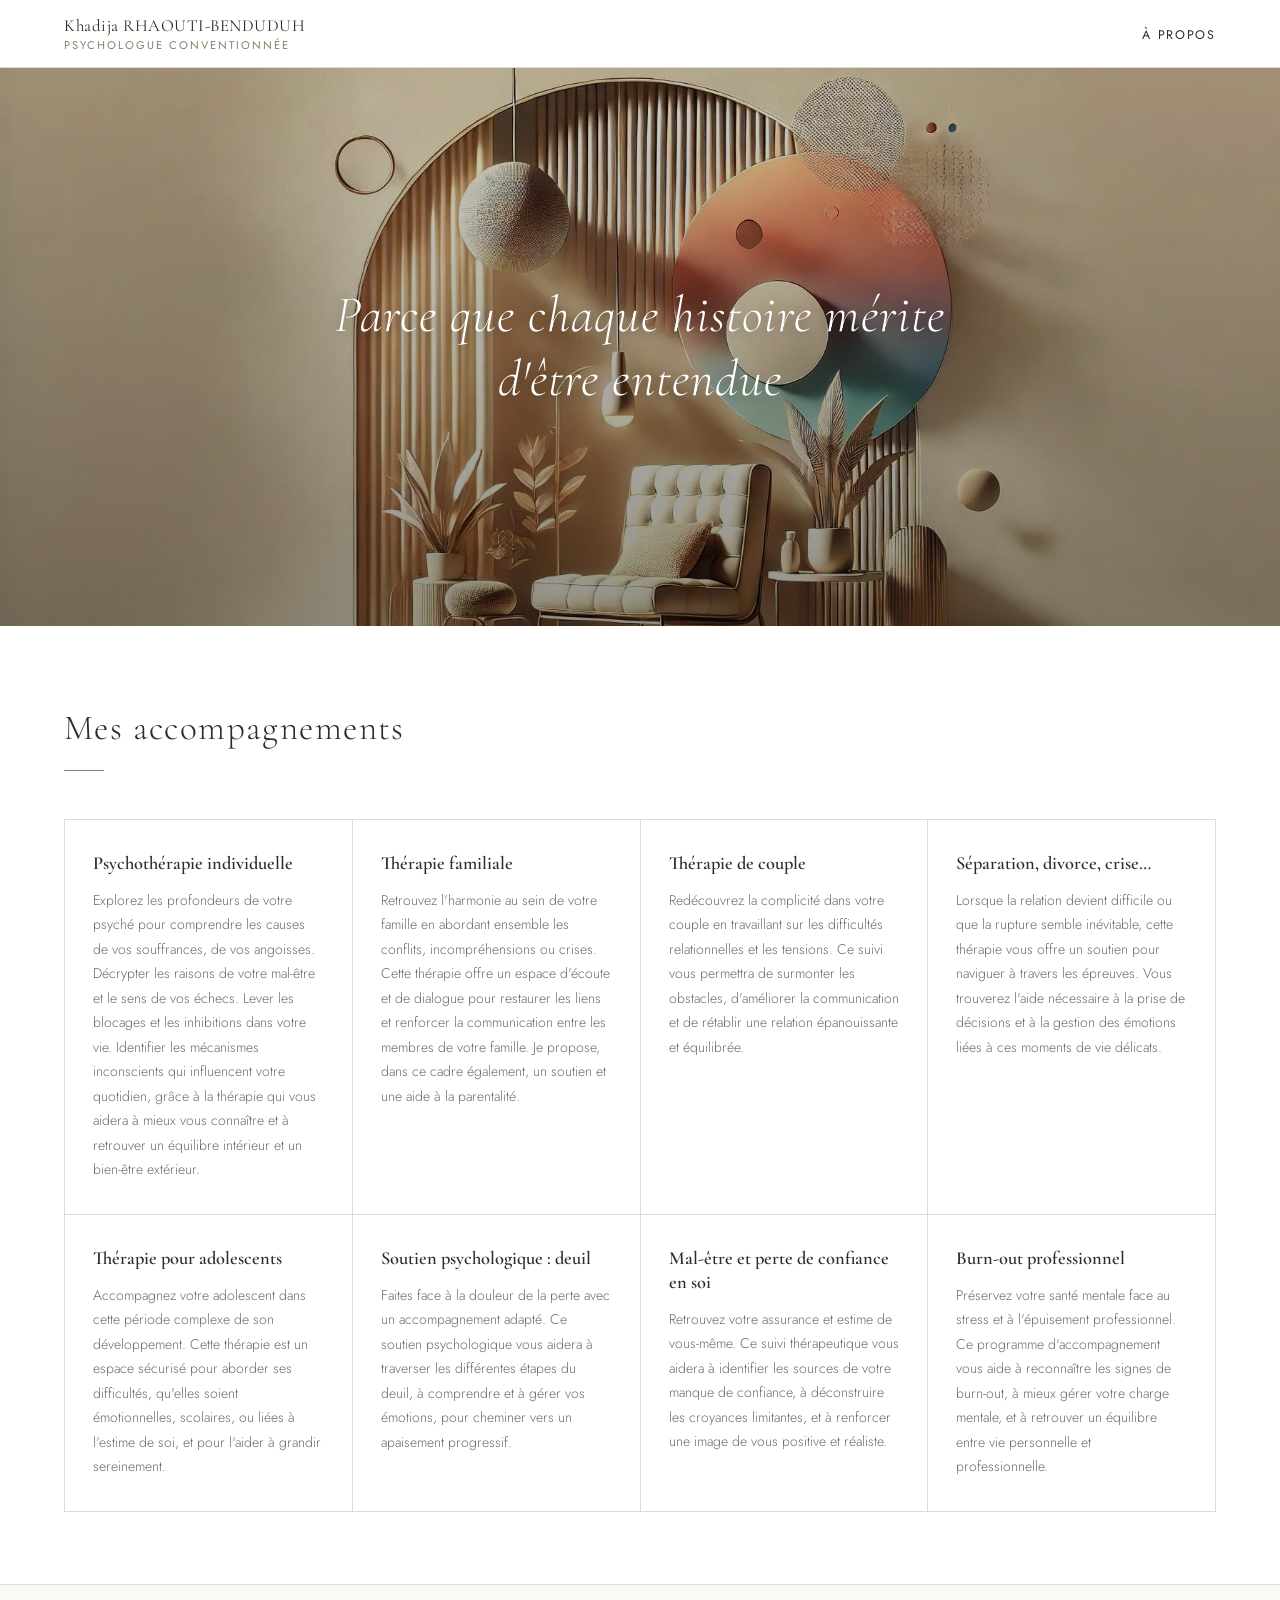
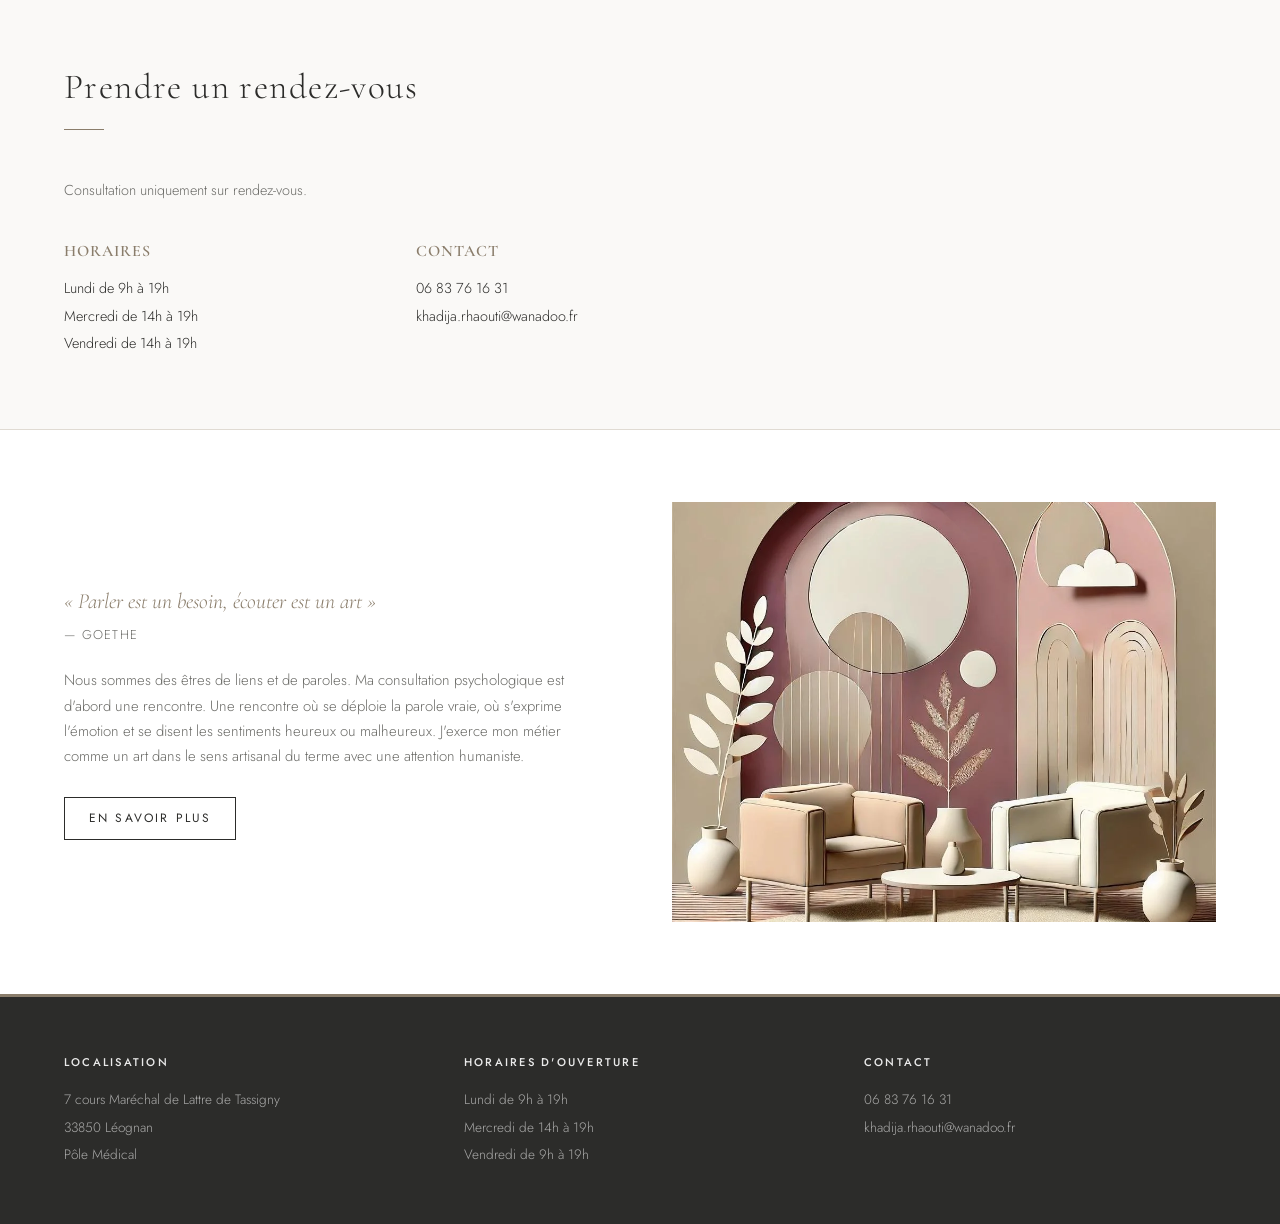
==== index.html @ 67234100 "initial commit" ====
<!DOCTYPE html>
<html lang="fr">
<head>
  <meta charset="UTF-8" />
  <meta name="viewport" content="width=device-width, initial-scale=1.0" />
  <title>Khadija RHAOUTI-BENDUDUH – Psychologue conventionnée</title>
  <meta name="description" content="Psychologue clinicienne à Léognan, Khadija RHAOUTI propose des consultations en cabinet et en ligne. Spécialisée en thérapie, elle accompagne adultes, adolescents et familles pour l'anxiété, la dépression et le burn-out." />
  <meta property="og:title" content="Khadija RHAOUTI-BENDUDUH – Psychologue conventionnée" />
  <meta property="og:description" content="Psychologue clinicienne à Léognan. Consultations en cabinet et en ligne." />
  <meta property="og:url" content="https://www.khadija-rhaouti-psychologue.fr" />
  <meta property="og:type" content="website" />
  <link rel="stylesheet" href="styles.css" />
</head>
<body>

  <!-- ─── Nav ─── -->
  <nav>
    <a href="index.html" class="nav-logo">
      Khadija RHAOUTI-BENDUDUH
      <span>Psychologue conventionnée</span>
    </a>
    <div class="nav-links">
      <a href="a-propos.html">À propos</a>
    </div>
  </nav>

  <!-- ─── Hero ─── -->
  <div class="hero">
    <!-- ⚠️ Remplacer cette URL par l'image hébergée localement (voir README) -->
    <img
      src="images/High_Contrast_Banner_Image_Psychologist_No_Text.webp"
      alt="Cabinet de psychologie"
      loading="eager"
    />
    <div class="hero-overlay">
      <h1>Parce que chaque histoire mérite d'être entendue</h1>
    </div>
  </div>

  <!-- ─── Services ─── -->
  <section class="services">
    <h2 class="section-title">Mes accompagnements</h2>
    <div class="services-grid">

      <div class="service-card">
        <h3>Psychothérapie individuelle</h3>
        <p>Explorez les profondeurs de votre psyché pour comprendre les causes de vos souffrances, de vos angoisses. Décrypter les raisons de votre mal-être et le sens de vos échecs. Lever les blocages et les inhibitions dans votre vie. Identifier les mécanismes inconscients qui influencent votre quotidien, grâce à la thérapie qui vous aidera à mieux vous connaître et à retrouver un équilibre intérieur et un bien-être extérieur.</p>
      </div>

      <div class="service-card">
        <h3>Thérapie familiale</h3>
        <p>Retrouvez l'harmonie au sein de votre famille en abordant ensemble les conflits, incompréhensions ou crises. Cette thérapie offre un espace d'écoute et de dialogue pour restaurer les liens et renforcer la communication entre les membres de votre famille. Je propose, dans ce cadre également, un soutien et une aide à la parentalité.</p>
      </div>

      <div class="service-card">
        <h3>Thérapie de couple</h3>
        <p>Redécouvrez la complicité dans votre couple en travaillant sur les difficultés relationnelles et les tensions. Ce suivi vous permettra de surmonter les obstacles, d'améliorer la communication et de rétablir une relation épanouissante et équilibrée.</p>
      </div>

      <div class="service-card">
        <h3>Séparation, divorce, crise…</h3>
        <p>Lorsque la relation devient difficile ou que la rupture semble inévitable, cette thérapie vous offre un soutien pour naviguer à travers les épreuves. Vous trouverez l'aide nécessaire à la prise de décisions et à la gestion des émotions liées à ces moments de vie délicats.</p>
      </div>

      <div class="service-card">
        <h3>Thérapie pour adolescents</h3>
        <p>Accompagnez votre adolescent dans cette période complexe de son développement. Cette thérapie est un espace sécurisé pour aborder ses difficultés, qu'elles soient émotionnelles, scolaires, ou liées à l'estime de soi, et pour l'aider à grandir sereinement.</p>
      </div>

      <div class="service-card">
        <h3>Soutien psychologique : deuil</h3>
        <p>Faites face à la douleur de la perte avec un accompagnement adapté. Ce soutien psychologique vous aidera à traverser les différentes étapes du deuil, à comprendre et à gérer vos émotions, pour cheminer vers un apaisement progressif.</p>
      </div>

      <div class="service-card">
        <h3>Mal-être et perte de confiance en soi</h3>
        <p>Retrouvez votre assurance et estime de vous-même. Ce suivi thérapeutique vous aidera à identifier les sources de votre manque de confiance, à déconstruire les croyances limitantes, et à renforcer une image de vous positive et réaliste.</p>
      </div>

      <div class="service-card">
        <h3>Burn-out professionnel</h3>
        <p>Préservez votre santé mentale face au stress et à l'épuisement professionnel. Ce programme d'accompagnement vous aide à reconnaître les signes de burn-out, à mieux gérer votre charge mentale, et à retrouver un équilibre entre vie personnelle et professionnelle.</p>
      </div>

    </div>
  </section>

  <!-- ─── Consultations ─── -->
  <section class="consultations">
    <h2 class="section-title">Prendre un rendez-vous</h2>
    <p style="font-size:0.9rem;color:var(--text-light);margin-bottom:36px;">Consultation uniquement sur rendez-vous.</p>
    <div class="consult-grid">
      <div class="consult-block">
        <h3>Horaires</h3>
        <p>
          Lundi de 9h à 19h<br>
          Mercredi de 14h à 19h<br>
          Vendredi de 14h à 19h
        </p>
      </div>
      <div class="consult-block">
        <h3>Contact</h3>
        <p>
          <a href="tel:+33683761631">06 83 76 16 31</a><br>
          <a href="mailto:khadija.rhaouti@wanadoo.fr">khadija.rhaouti@wanadoo.fr</a>
        </p>
      </div>
    </div>
  </section>

  <!-- ─── À propos blurb ─── -->
  <section class="about-blurb">
    <div class="text">
      <blockquote>
        « Parler est un besoin, écouter est un art »
        <cite>— Goethe</cite>
      </blockquote>
      <p>Nous sommes des êtres de liens et de paroles. Ma consultation psychologique est d'abord une rencontre. Une rencontre où se déploie la parole vraie, où s'exprime l'émotion et se disent les sentiments heureux ou malheureux. J'exerce mon métier comme un art dans le sens artisanal du terme avec une attention humaniste.</p>
      <a href="a-propos.html" class="btn">En savoir plus</a>
    </div>
    <div class="image-wrap">
      <!-- ⚠️ Remplacer cette URL par l'image hébergée localement (voir README) -->
      <img
        src="images/Abstract_Consultation_Space_No_Figures.webp"
        alt="Espace de consultation"
        loading="lazy"
      />
    </div>
  </section>

  <!-- ─── Footer ─── -->
  <footer>
    <div>
      <h4>Localisation</h4>
      <p>
        7 cours Maréchal de Lattre de Tassigny<br>
        33850 Léognan<br>
        Pôle Médical
      </p>
    </div>
    <div>
      <h4>Horaires d'ouverture</h4>
      <p>
        Lundi de 9h à 19h<br>
        Mercredi de 14h à 19h<br>
        Vendredi de 9h à 19h
      </p>
    </div>
    <div>
      <h4>Contact</h4>
      <p>
        <a href="tel:+33683761631">06 83 76 16 31</a><br>
        <a href="mailto:khadija.rhaouti@wanadoo.fr">khadija.rhaouti@wanadoo.fr</a>
      </p>
    </div>
  </footer>

</body>
</html>
---- styles.css ----
@import url('https://fonts.googleapis.com/css2?family=Cormorant+Garamond:ital,wght@0,300;0,400;0,600;1,300;1,400&family=Jost:wght@300;400;500&display=swap');

/* ─── Variables ─── */
:root {
  --bg: #faf9f7;
  --text: #2c2c2a;
  --text-light: #6b6b67;
  --accent: #8a7d6b;
  --border: #e0dbd3;
  --white: #ffffff;
  --font-display: 'Cormorant Garamond', Georgia, serif;
  --font-body: 'Jost', sans-serif;
}

/* ─── Reset ─── */
*, *::before, *::after { box-sizing: border-box; margin: 0; padding: 0; }
html { font-size: 16px; scroll-behavior: smooth; }
body {
  background: var(--bg);
  color: var(--text);
  font-family: var(--font-body);
  font-weight: 300;
  line-height: 1.7;
  -webkit-font-smoothing: antialiased;
}
img { display: block; max-width: 100%; }
a { color: inherit; text-decoration: none; }

/* ─── Nav ─── */
nav {
  position: sticky;
  top: 0;
  z-index: 100;
  background: var(--white);
  border-bottom: 1px solid var(--border);
  display: flex;
  align-items: center;
  justify-content: space-between;
  padding: 0 5vw;
  height: 68px;
}
.nav-logo {
  font-family: var(--font-display);
  font-size: 1.05rem;
  font-weight: 400;
  letter-spacing: 0.03em;
  color: var(--text);
  line-height: 1.3;
}
.nav-logo span {
  display: block;
  font-size: 0.7rem;
  font-family: var(--font-body);
  font-weight: 400;
  letter-spacing: 0.18em;
  text-transform: uppercase;
  color: var(--accent);
  margin-top: 1px;
}
.nav-links a {
  font-size: 0.78rem;
  letter-spacing: 0.14em;
  text-transform: uppercase;
  font-weight: 400;
  color: var(--text);
  border-bottom: 1px solid transparent;
  padding-bottom: 2px;
  transition: border-color 0.2s, color 0.2s;
}
.nav-links a:hover,
.nav-links a.active {
  border-color: var(--accent);
  color: var(--accent);
}

/* ─── Hero ─── */
.hero {
  position: relative;
  height: 62vh;
  min-height: 380px;
  overflow: hidden;
}
.hero img {
  width: 100%;
  height: 100%;
  object-fit: cover;
  object-position: center 30%;
}
.hero-overlay {
  position: absolute;
  inset: 0;
  background: linear-gradient(to bottom, rgba(0,0,0,0.18) 0%, rgba(0,0,0,0.42) 100%);
  display: flex;
  align-items: center;
  justify-content: center;
  text-align: center;
  padding: 0 24px;
}
.hero h1 {
  font-family: var(--font-display);
  font-size: clamp(1.8rem, 4vw, 3.2rem);
  font-weight: 300;
  font-style: italic;
  color: var(--white);
  letter-spacing: 0.02em;
  line-height: 1.25;
  max-width: 720px;
  text-shadow: 0 1px 12px rgba(0,0,0,0.25);
}

/* ─── Sections génériques ─── */
section { padding: 72px 5vw; }
.section-title {
  font-family: var(--font-display);
  font-size: clamp(1.5rem, 3vw, 2.2rem);
  font-weight: 300;
  letter-spacing: 0.04em;
  color: var(--text);
  margin-bottom: 48px;
}
.section-title::after {
  content: '';
  display: block;
  width: 40px;
  height: 1px;
  background: var(--accent);
  margin-top: 12px;
}

/* ─── Services ─── */
.services { background: var(--white); }
.services-grid {
  display: grid;
  grid-template-columns: repeat(auto-fill, minmax(280px, 1fr));
  gap: 0;
  border-top: 1px solid var(--border);
  border-left: 1px solid var(--border);
}
.service-card {
  padding: 32px 28px;
  border-bottom: 1px solid var(--border);
  border-right: 1px solid var(--border);
  transition: background 0.2s;
}
.service-card:hover { background: var(--bg); }
.service-card h3 {
  font-family: var(--font-display);
  font-size: 1.15rem;
  font-weight: 600;
  color: var(--text);
  margin-bottom: 12px;
  line-height: 1.3;
}
.service-card p {
  font-size: 0.875rem;
  color: var(--text-light);
  line-height: 1.75;
}

/* ─── Consultations ─── */
.consultations { background: var(--bg); border-top: 1px solid var(--border); }
.consult-grid {
  display: grid;
  grid-template-columns: 1fr 1fr;
  gap: 48px 64px;
  max-width: 640px;
}
.consult-block h3 {
  font-family: var(--font-display);
  font-size: 1rem;
  font-weight: 600;
  letter-spacing: 0.06em;
  text-transform: uppercase;
  color: var(--accent);
  margin-bottom: 10px;
}
.consult-block p, .consult-block a {
  font-size: 0.9rem;
  color: var(--text);
  line-height: 1.9;
}
.consult-block a:hover { color: var(--accent); }

/* ─── À propos blurb (homepage) ─── */
.about-blurb {
  background: var(--white);
  border-top: 1px solid var(--border);
  display: grid;
  grid-template-columns: 1fr 1fr;
  gap: 64px;
  align-items: center;
}
.about-blurb .text blockquote {
  font-family: var(--font-display);
  font-size: 1.35rem;
  font-style: italic;
  color: var(--accent);
  margin-bottom: 24px;
  line-height: 1.5;
}
.about-blurb .text blockquote cite {
  display: block;
  font-size: 0.8rem;
  font-style: normal;
  font-family: var(--font-body);
  letter-spacing: 0.1em;
  text-transform: uppercase;
  color: var(--text-light);
  margin-top: 8px;
}
.about-blurb .text p {
  font-size: 0.93rem;
  color: var(--text-light);
  margin-bottom: 28px;
}
.btn {
  display: inline-block;
  font-size: 0.75rem;
  letter-spacing: 0.18em;
  text-transform: uppercase;
  font-family: var(--font-body);
  font-weight: 400;
  color: var(--text);
  border: 1px solid var(--text);
  padding: 10px 24px;
  transition: all 0.2s;
}
.btn:hover { background: var(--text); color: var(--white); }
.about-blurb .image-wrap {
  height: 420px;
  overflow: hidden;
}
.about-blurb .image-wrap img {
  width: 100%;
  height: 100%;
  object-fit: cover;
  object-position: center;
  transition: transform 0.6s ease;
}
.about-blurb .image-wrap:hover img { transform: scale(1.03); }

/* ─── Footer ─── */
footer {
  background: var(--text);
  color: rgba(255,255,255,0.65);
  padding: 56px 5vw;
  display: grid;
  grid-template-columns: repeat(3, 1fr);
  gap: 48px;
  border-top: 3px solid var(--accent);
}
footer h4 {
  font-family: var(--font-body);
  font-size: 0.7rem;
  letter-spacing: 0.2em;
  text-transform: uppercase;
  color: rgba(255,255,255,0.9);
  margin-bottom: 14px;
  font-weight: 500;
}
footer p, footer a {
  font-size: 0.85rem;
  line-height: 2;
  color: rgba(255,255,255,0.6);
}
footer a:hover { color: rgba(255,255,255,0.9); }

/* ─── Page À propos ─── */
.page-hero {
  height: 40vh;
  min-height: 260px;
  overflow: hidden;
  position: relative;
}
.page-hero img {
  width: 100%;
  height: 100%;
  object-fit: cover;
  object-position: center 20%;
}
.page-hero-overlay {
  position: absolute;
  inset: 0;
  background: rgba(0,0,0,0.35);
  display: flex;
  align-items: flex-end;
  padding: 0 5vw 40px;
}
.page-hero-overlay h1 {
  font-family: var(--font-display);
  font-size: clamp(2rem, 4vw, 3rem);
  font-weight: 300;
  font-style: italic;
  color: var(--white);
  letter-spacing: 0.02em;
}
.about-content {
  background: var(--white);
  padding: 72px 5vw;
  max-width: 820px;
}
.about-content h2 {
  font-family: var(--font-display);
  font-size: 1.5rem;
  font-weight: 600;
  color: var(--accent);
  margin: 40px 0 14px;
  letter-spacing: 0.02em;
}
.about-content h2:first-child { margin-top: 0; }
.about-content ul {
  list-style: none;
  padding: 0;
  margin-bottom: 20px;
}
.about-content ul li {
  font-size: 0.92rem;
  color: var(--text-light);
  padding: 6px 0 6px 18px;
  position: relative;
  border-bottom: 1px solid var(--border);
}
.about-content ul li::before {
  content: '—';
  position: absolute;
  left: 0;
  color: var(--accent);
}
.about-content p {
  font-size: 0.92rem;
  color: var(--text-light);
  line-height: 1.85;
  margin-bottom: 16px;
}
.about-content .publication {
  margin-top: 8px;
  padding: 16px 20px;
  border-left: 3px solid var(--accent);
  background: var(--bg);
  font-family: var(--font-display);
  font-style: italic;
  font-size: 1rem;
  color: var(--text);
}
hr.divider {
  border: none;
  border-top: 1px solid var(--border);
  margin: 36px 0;
}

/* ─── Responsive ─── */
@media (max-width: 768px) {
  nav { padding: 0 20px; }
  .nav-logo { font-size: 0.85rem; }
  section { padding: 48px 20px; }
  .consult-grid { grid-template-columns: 1fr; gap: 32px; }
  .about-blurb { grid-template-columns: 1fr; }
  .about-blurb .image-wrap { height: 280px; }
  footer { grid-template-columns: 1fr; gap: 32px; padding: 40px 20px; }
  .services-grid { grid-template-columns: 1fr; }
}
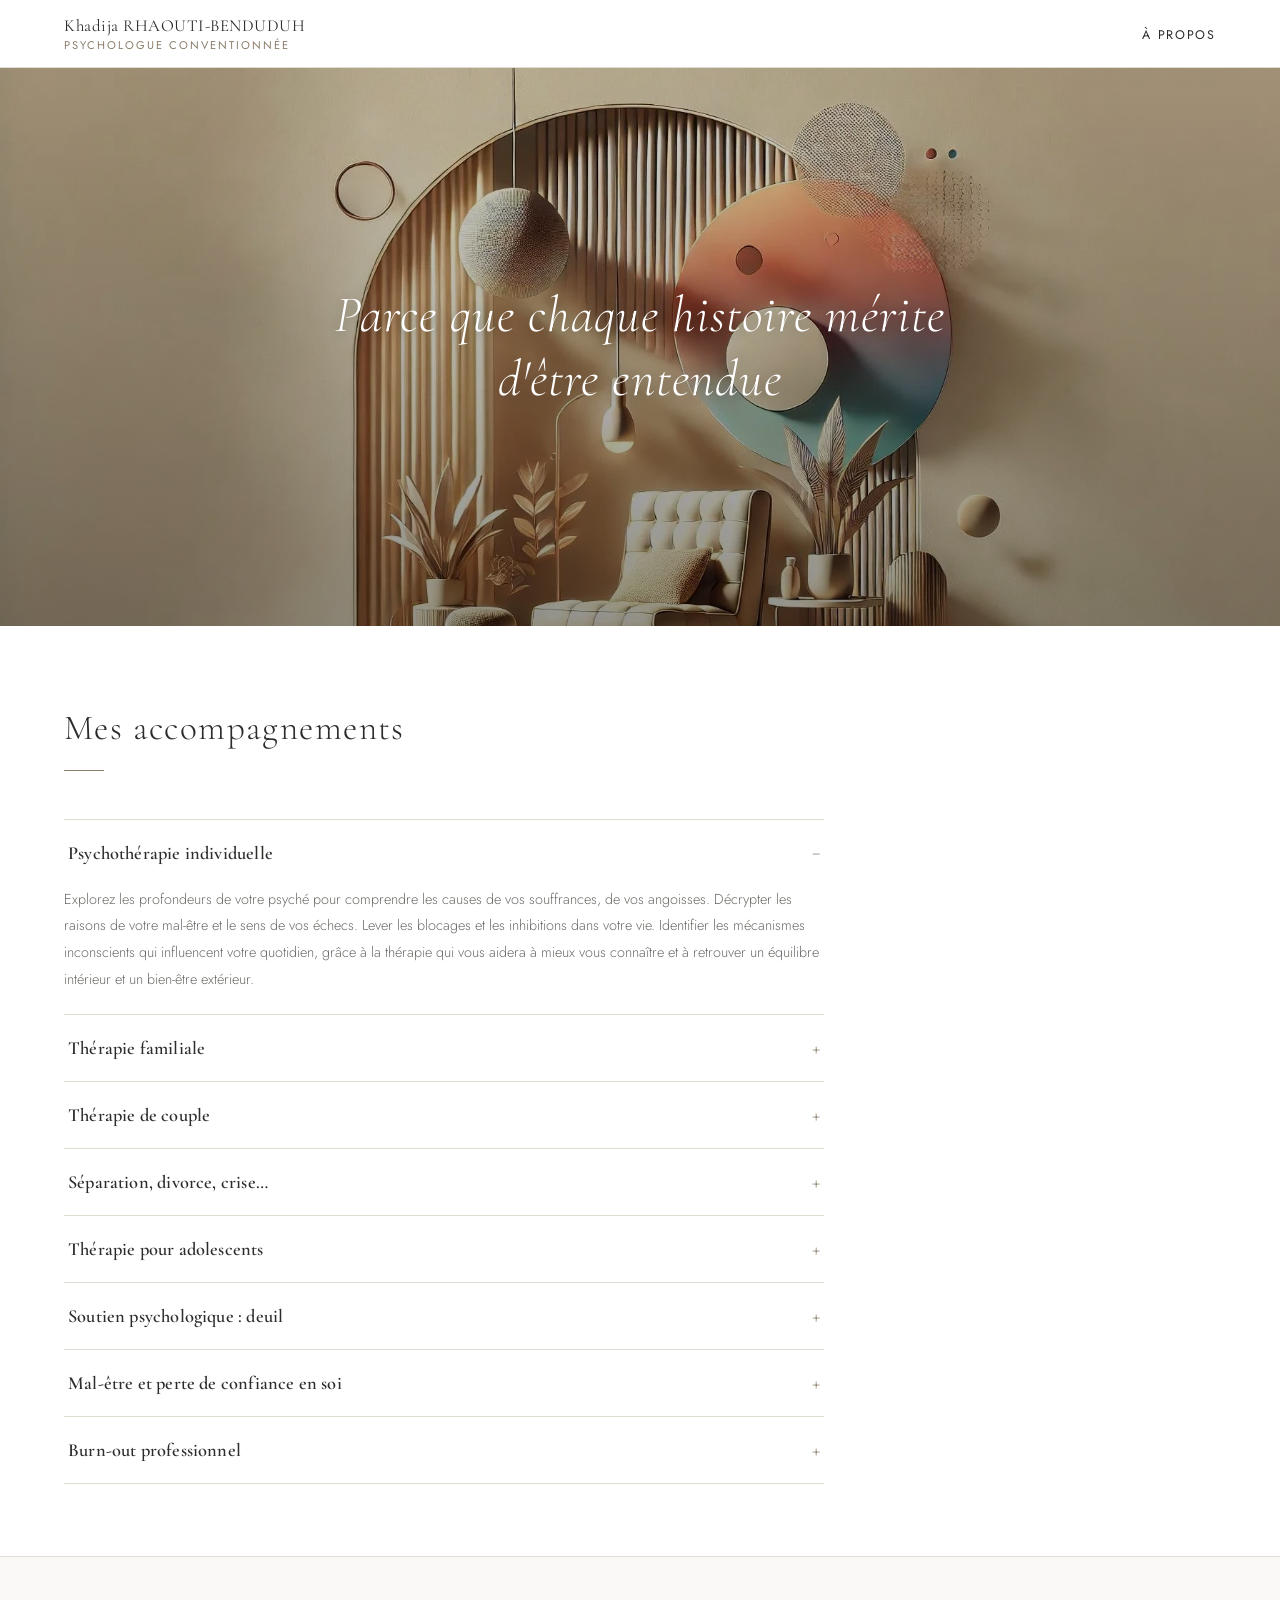
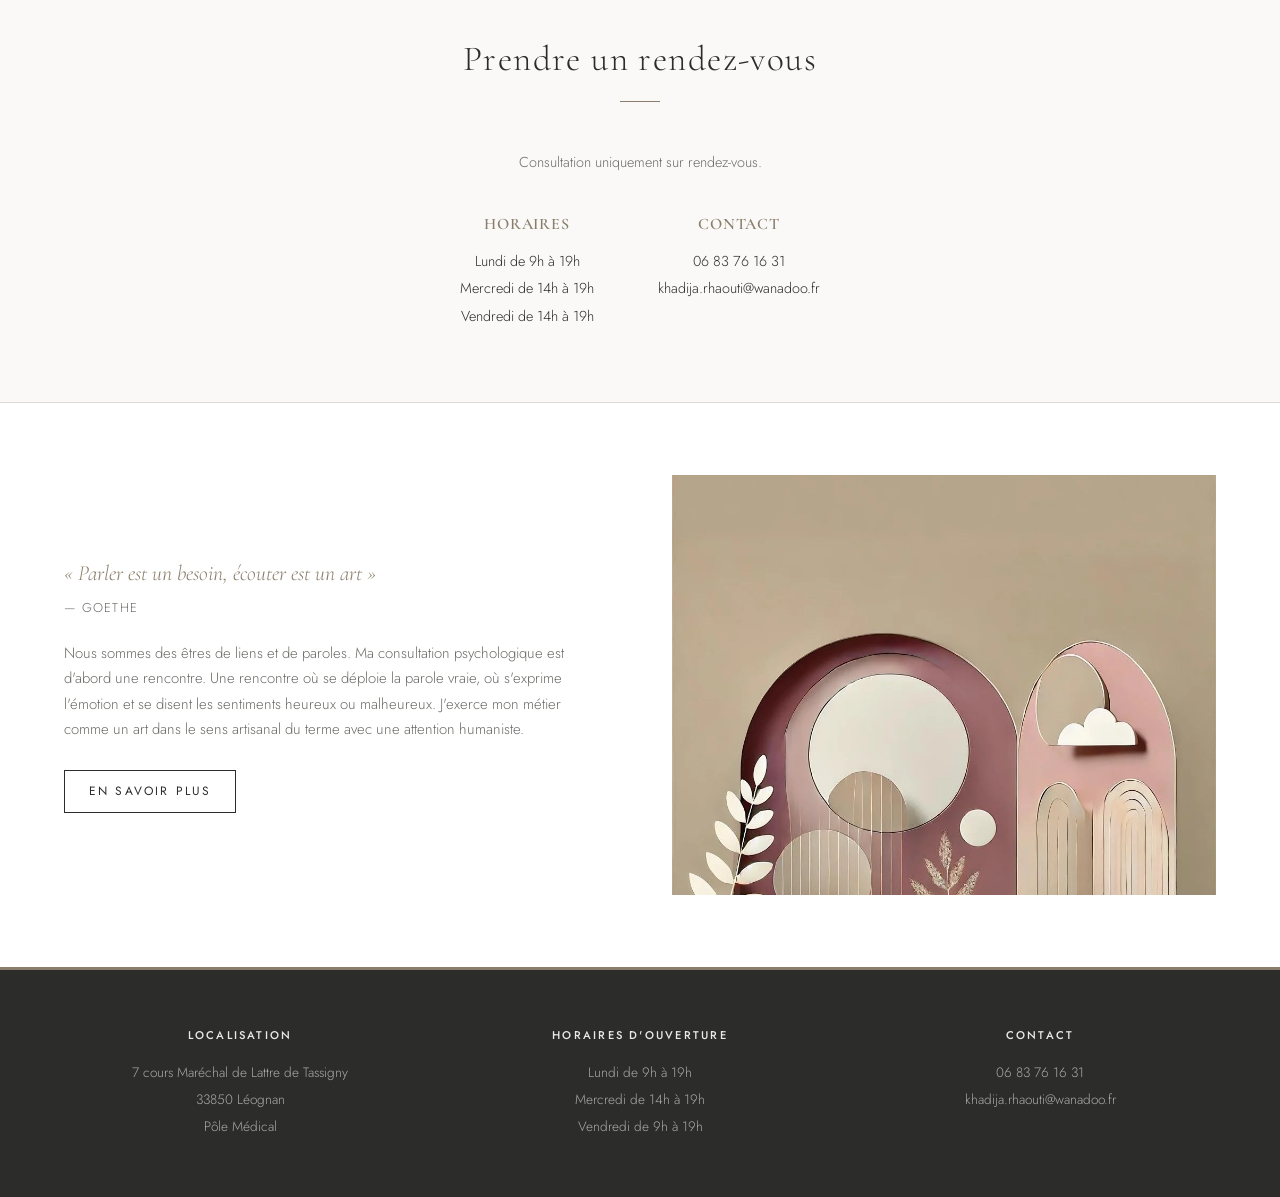
==== commit 6b18f371: "UI: accordion services, image positions, centered consultations & footer" ====
--- a/index.html
+++ b/index.html
@@ -40,50 +40,109 @@
   <!-- ─── Services ─── -->
   <section class="services">
     <h2 class="section-title">Mes accompagnements</h2>
-    <div class="services-grid">
-
-      <div class="service-card">
-        <h3>Psychothérapie individuelle</h3>
-        <p>Explorez les profondeurs de votre psyché pour comprendre les causes de vos souffrances, de vos angoisses. Décrypter les raisons de votre mal-être et le sens de vos échecs. Lever les blocages et les inhibitions dans votre vie. Identifier les mécanismes inconscients qui influencent votre quotidien, grâce à la thérapie qui vous aidera à mieux vous connaître et à retrouver un équilibre intérieur et un bien-être extérieur.</p>
-      </div>
-
-      <div class="service-card">
-        <h3>Thérapie familiale</h3>
-        <p>Retrouvez l'harmonie au sein de votre famille en abordant ensemble les conflits, incompréhensions ou crises. Cette thérapie offre un espace d'écoute et de dialogue pour restaurer les liens et renforcer la communication entre les membres de votre famille. Je propose, dans ce cadre également, un soutien et une aide à la parentalité.</p>
-      </div>
-
-      <div class="service-card">
-        <h3>Thérapie de couple</h3>
-        <p>Redécouvrez la complicité dans votre couple en travaillant sur les difficultés relationnelles et les tensions. Ce suivi vous permettra de surmonter les obstacles, d'améliorer la communication et de rétablir une relation épanouissante et équilibrée.</p>
-      </div>
-
-      <div class="service-card">
-        <h3>Séparation, divorce, crise…</h3>
-        <p>Lorsque la relation devient difficile ou que la rupture semble inévitable, cette thérapie vous offre un soutien pour naviguer à travers les épreuves. Vous trouverez l'aide nécessaire à la prise de décisions et à la gestion des émotions liées à ces moments de vie délicats.</p>
-      </div>
-
-      <div class="service-card">
-        <h3>Thérapie pour adolescents</h3>
-        <p>Accompagnez votre adolescent dans cette période complexe de son développement. Cette thérapie est un espace sécurisé pour aborder ses difficultés, qu'elles soient émotionnelles, scolaires, ou liées à l'estime de soi, et pour l'aider à grandir sereinement.</p>
-      </div>
-
-      <div class="service-card">
-        <h3>Soutien psychologique : deuil</h3>
-        <p>Faites face à la douleur de la perte avec un accompagnement adapté. Ce soutien psychologique vous aidera à traverser les différentes étapes du deuil, à comprendre et à gérer vos émotions, pour cheminer vers un apaisement progressif.</p>
-      </div>
-
-      <div class="service-card">
-        <h3>Mal-être et perte de confiance en soi</h3>
-        <p>Retrouvez votre assurance et estime de vous-même. Ce suivi thérapeutique vous aidera à identifier les sources de votre manque de confiance, à déconstruire les croyances limitantes, et à renforcer une image de vous positive et réaliste.</p>
-      </div>
-
-      <div class="service-card">
-        <h3>Burn-out professionnel</h3>
-        <p>Préservez votre santé mentale face au stress et à l'épuisement professionnel. Ce programme d'accompagnement vous aide à reconnaître les signes de burn-out, à mieux gérer votre charge mentale, et à retrouver un équilibre entre vie personnelle et professionnelle.</p>
+    <div class="accordion">
+
+      <div class="accordion-item open">
+        <button class="accordion-trigger" aria-expanded="true">
+          <span>Psychothérapie individuelle</span>
+          <span class="accordion-icon">−</span>
+        </button>
+        <div class="accordion-body">
+          <div><p>Explorez les profondeurs de votre psyché pour comprendre les causes de vos souffrances, de vos angoisses. Décrypter les raisons de votre mal-être et le sens de vos échecs. Lever les blocages et les inhibitions dans votre vie. Identifier les mécanismes inconscients qui influencent votre quotidien, grâce à la thérapie qui vous aidera à mieux vous connaître et à retrouver un équilibre intérieur et un bien-être extérieur.</p></div>
+        </div>
+      </div>
+
+      <div class="accordion-item">
+        <button class="accordion-trigger" aria-expanded="false">
+          <span>Thérapie familiale</span>
+          <span class="accordion-icon">+</span>
+        </button>
+        <div class="accordion-body">
+          <div><p>Retrouvez l'harmonie au sein de votre famille en abordant ensemble les conflits, incompréhensions ou crises. Cette thérapie offre un espace d'écoute et de dialogue pour restaurer les liens et renforcer la communication entre les membres de votre famille. Je propose, dans ce cadre également, un soutien et une aide à la parentalité.</p></div>
+        </div>
+      </div>
+
+      <div class="accordion-item">
+        <button class="accordion-trigger" aria-expanded="false">
+          <span>Thérapie de couple</span>
+          <span class="accordion-icon">+</span>
+        </button>
+        <div class="accordion-body">
+          <div><p>Redécouvrez la complicité dans votre couple en travaillant sur les difficultés relationnelles et les tensions. Ce suivi vous permettra de surmonter les obstacles, d'améliorer la communication et de rétablir une relation épanouissante et équilibrée.</p></div>
+        </div>
+      </div>
+
+      <div class="accordion-item">
+        <button class="accordion-trigger" aria-expanded="false">
+          <span>Séparation, divorce, crise…</span>
+          <span class="accordion-icon">+</span>
+        </button>
+        <div class="accordion-body">
+          <div><p>Lorsque la relation devient difficile ou que la rupture semble inévitable, cette thérapie vous offre un soutien pour naviguer à travers les épreuves. Vous trouverez l'aide nécessaire à la prise de décisions et à la gestion des émotions liées à ces moments de vie délicats.</p></div>
+        </div>
+      </div>
+
+      <div class="accordion-item">
+        <button class="accordion-trigger" aria-expanded="false">
+          <span>Thérapie pour adolescents</span>
+          <span class="accordion-icon">+</span>
+        </button>
+        <div class="accordion-body">
+          <div><p>Accompagnez votre adolescent dans cette période complexe de son développement. Cette thérapie est un espace sécurisé pour aborder ses difficultés, qu'elles soient émotionnelles, scolaires, ou liées à l'estime de soi, et pour l'aider à grandir sereinement.</p></div>
+        </div>
+      </div>
+
+      <div class="accordion-item">
+        <button class="accordion-trigger" aria-expanded="false">
+          <span>Soutien psychologique : deuil</span>
+          <span class="accordion-icon">+</span>
+        </button>
+        <div class="accordion-body">
+          <div><p>Faites face à la douleur de la perte avec un accompagnement adapté. Ce soutien psychologique vous aidera à traverser les différentes étapes du deuil, à comprendre et à gérer vos émotions, pour cheminer vers un apaisement progressif.</p></div>
+        </div>
+      </div>
+
+      <div class="accordion-item">
+        <button class="accordion-trigger" aria-expanded="false">
+          <span>Mal-être et perte de confiance en soi</span>
+          <span class="accordion-icon">+</span>
+        </button>
+        <div class="accordion-body">
+          <div><p>Retrouvez votre assurance et estime de vous-même. Ce suivi thérapeutique vous aidera à identifier les sources de votre manque de confiance, à déconstruire les croyances limitantes, et à renforcer une image de vous positive et réaliste.</p></div>
+        </div>
+      </div>
+
+      <div class="accordion-item">
+        <button class="accordion-trigger" aria-expanded="false">
+          <span>Burn-out professionnel</span>
+          <span class="accordion-icon">+</span>
+        </button>
+        <div class="accordion-body">
+          <div><p>Préservez votre santé mentale face au stress et à l'épuisement professionnel. Ce programme d'accompagnement vous aide à reconnaître les signes de burn-out, à mieux gérer votre charge mentale, et à retrouver un équilibre entre vie personnelle et professionnelle.</p></div>
+        </div>
       </div>
 
     </div>
   </section>
+
+  <script>
+    document.querySelectorAll('.accordion-trigger').forEach(btn => {
+      btn.addEventListener('click', () => {
+        const item = btn.closest('.accordion-item');
+        const isOpen = item.classList.contains('open');
+        document.querySelectorAll('.accordion-item').forEach(i => {
+          i.classList.remove('open');
+          i.querySelector('.accordion-trigger').setAttribute('aria-expanded', 'false');
+          i.querySelector('.accordion-icon').textContent = '+';
+        });
+        if (!isOpen) {
+          item.classList.add('open');
+          btn.setAttribute('aria-expanded', 'true');
+          btn.querySelector('.accordion-icon').textContent = '−';
+        }
+      });
+    });
+  </script>
 
   <!-- ─── Consultations ─── -->
   <section class="consultations">
--- a/styles.css
+++ b/styles.css
@@ -84,7 +84,7 @@
   width: 100%;
   height: 100%;
   object-fit: cover;
-  object-position: center 30%;
+  object-position: center 15%;
 }
 .hero-overlay {
   position: absolute;
@@ -127,43 +127,70 @@
   margin-top: 12px;
 }
 
-/* ─── Services ─── */
+/* ─── Services / Accordion ─── */
 .services { background: var(--white); }
-.services-grid {
-  display: grid;
-  grid-template-columns: repeat(auto-fill, minmax(280px, 1fr));
-  gap: 0;
+.accordion {
   border-top: 1px solid var(--border);
-  border-left: 1px solid var(--border);
-}
-.service-card {
-  padding: 32px 28px;
+  max-width: 760px;
+}
+.accordion-item {
   border-bottom: 1px solid var(--border);
-  border-right: 1px solid var(--border);
-  transition: background 0.2s;
-}
-.service-card:hover { background: var(--bg); }
-.service-card h3 {
+}
+.accordion-trigger {
+  display: flex;
+  align-items: center;
+  justify-content: space-between;
+  width: 100%;
+  padding: 22px 4px;
+  background: none;
+  border: none;
+  cursor: pointer;
+  text-align: left;
   font-family: var(--font-display);
   font-size: 1.15rem;
   font-weight: 600;
   color: var(--text);
-  margin-bottom: 12px;
-  line-height: 1.3;
-}
-.service-card p {
-  font-size: 0.875rem;
-  color: var(--text-light);
-  line-height: 1.75;
+  letter-spacing: 0.01em;
+  transition: color 0.2s;
+}
+.accordion-trigger:hover { color: var(--accent); }
+.accordion-icon {
+  font-size: 1.3rem;
+  font-weight: 300;
+  color: var(--accent);
+  flex-shrink: 0;
+  margin-left: 16px;
+  line-height: 1;
+}
+.accordion-body {
+  display: grid;
+  grid-template-rows: 0fr;
+  transition: grid-template-rows 0.35s ease;
+}
+.accordion-item.open .accordion-body {
+  grid-template-rows: 1fr;
+}
+.accordion-body > * {
+  overflow: hidden;
+}
+.accordion-body p {
+  font-size: 0.9rem;
+  color: var(--text-light);
+  line-height: 1.85;
+  padding-bottom: 22px;
 }
 
 /* ─── Consultations ─── */
-.consultations { background: var(--bg); border-top: 1px solid var(--border); }
+.consultations { background: var(--bg); border-top: 1px solid var(--border); text-align: center; }
+.consultations .section-title::after { margin: 12px auto 0; }
+.consultations > p { text-align: center; }
 .consult-grid {
-  display: grid;
-  grid-template-columns: 1fr 1fr;
+  display: flex;
+  justify-content: center;
   gap: 48px 64px;
+  flex-wrap: wrap;
   max-width: 640px;
+  margin: 0 auto;
 }
 .consult-block h3 {
   font-family: var(--font-display);
@@ -234,7 +261,7 @@
   width: 100%;
   height: 100%;
   object-fit: cover;
-  object-position: center;
+  object-position: center 15%;
   transition: transform 0.6s ease;
 }
 .about-blurb .image-wrap:hover img { transform: scale(1.03); }
@@ -248,6 +275,8 @@
   grid-template-columns: repeat(3, 1fr);
   gap: 48px;
   border-top: 3px solid var(--accent);
+  justify-items: center;
+  text-align: center;
 }
 footer h4 {
   font-family: var(--font-body);
@@ -276,7 +305,7 @@
   width: 100%;
   height: 100%;
   object-fit: cover;
-  object-position: center 20%;
+  object-position: center 10%;
 }
 .page-hero-overlay {
   position: absolute;
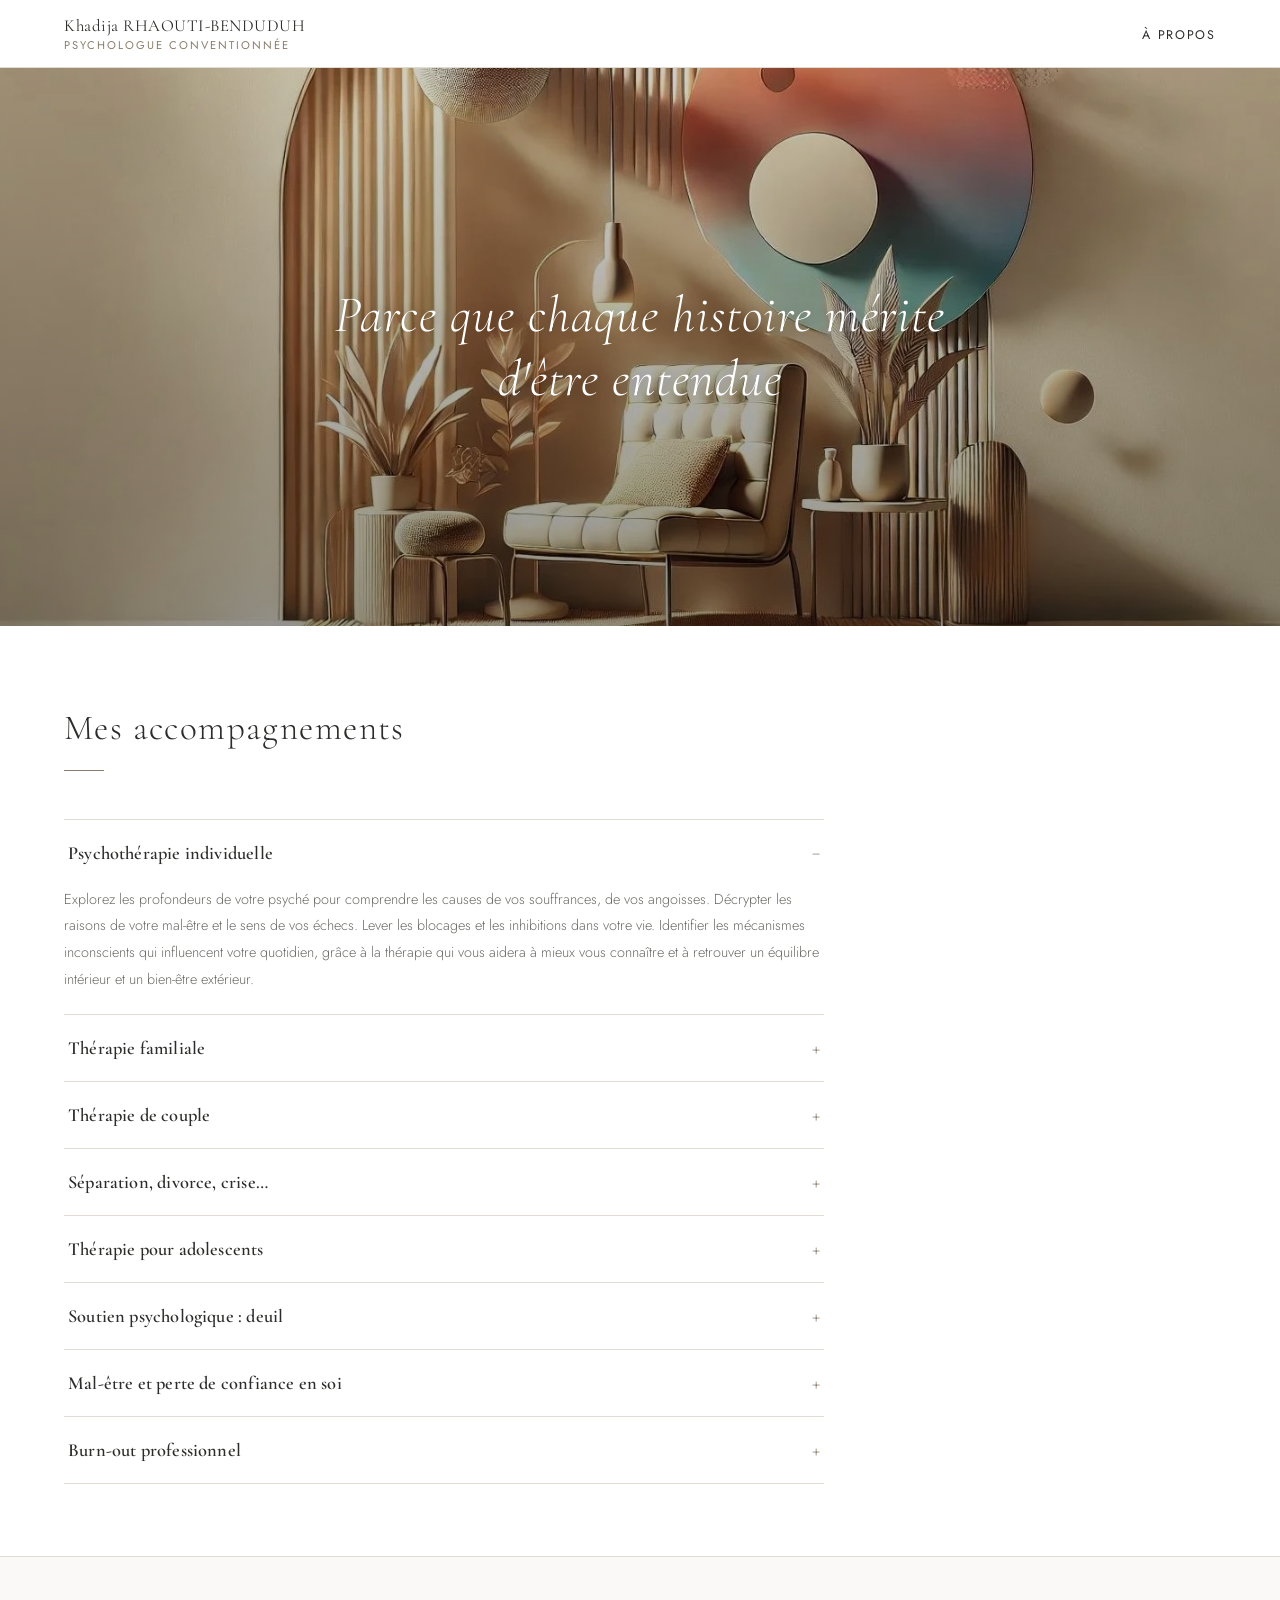
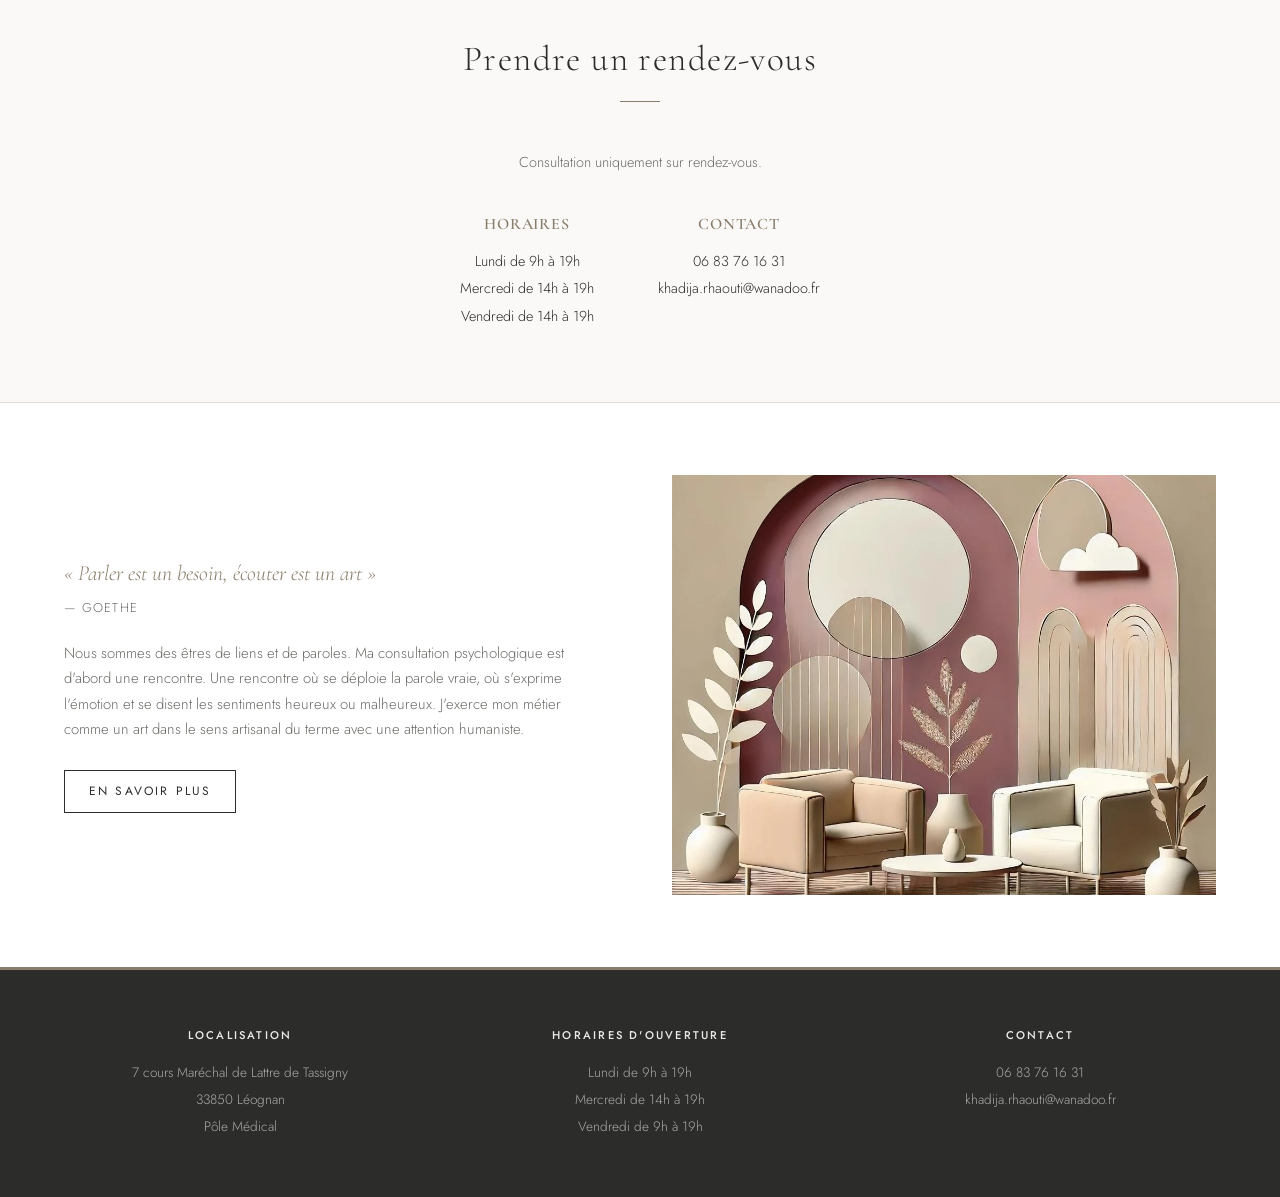
==== commit a28b9eb0: "fix: images recropées en JPEG" ====
--- a/index.html
+++ b/index.html
@@ -28,7 +28,7 @@
   <div class="hero">
     <!-- ⚠️ Remplacer cette URL par l'image hébergée localement (voir README) -->
     <img
-      src="images/High_Contrast_Banner_Image_Psychologist_No_Text.webp"
+      src="images/High_Contrast_Banner_Image_Psychologist_No_Text - copie.jpg"
       alt="Cabinet de psychologie"
       loading="eager"
     />
@@ -180,7 +180,7 @@
     <div class="image-wrap">
       <!-- ⚠️ Remplacer cette URL par l'image hébergée localement (voir README) -->
       <img
-        src="images/Abstract_Consultation_Space_No_Figures.webp"
+        src="images/Abstract_Consultation_Space_No_Figures - copie.jpg"
         alt="Espace de consultation"
         loading="lazy"
       />
--- a/styles.css
+++ b/styles.css
@@ -84,7 +84,7 @@
   width: 100%;
   height: 100%;
   object-fit: cover;
-  object-position: center 15%;
+  object-position: center top;
 }
 .hero-overlay {
   position: absolute;
@@ -261,7 +261,7 @@
   width: 100%;
   height: 100%;
   object-fit: cover;
-  object-position: center 15%;
+  object-position: center top;
   transition: transform 0.6s ease;
 }
 .about-blurb .image-wrap:hover img { transform: scale(1.03); }
@@ -305,7 +305,7 @@
   width: 100%;
   height: 100%;
   object-fit: cover;
-  object-position: center 10%;
+  object-position: center top;
 }
 .page-hero-overlay {
   position: absolute;
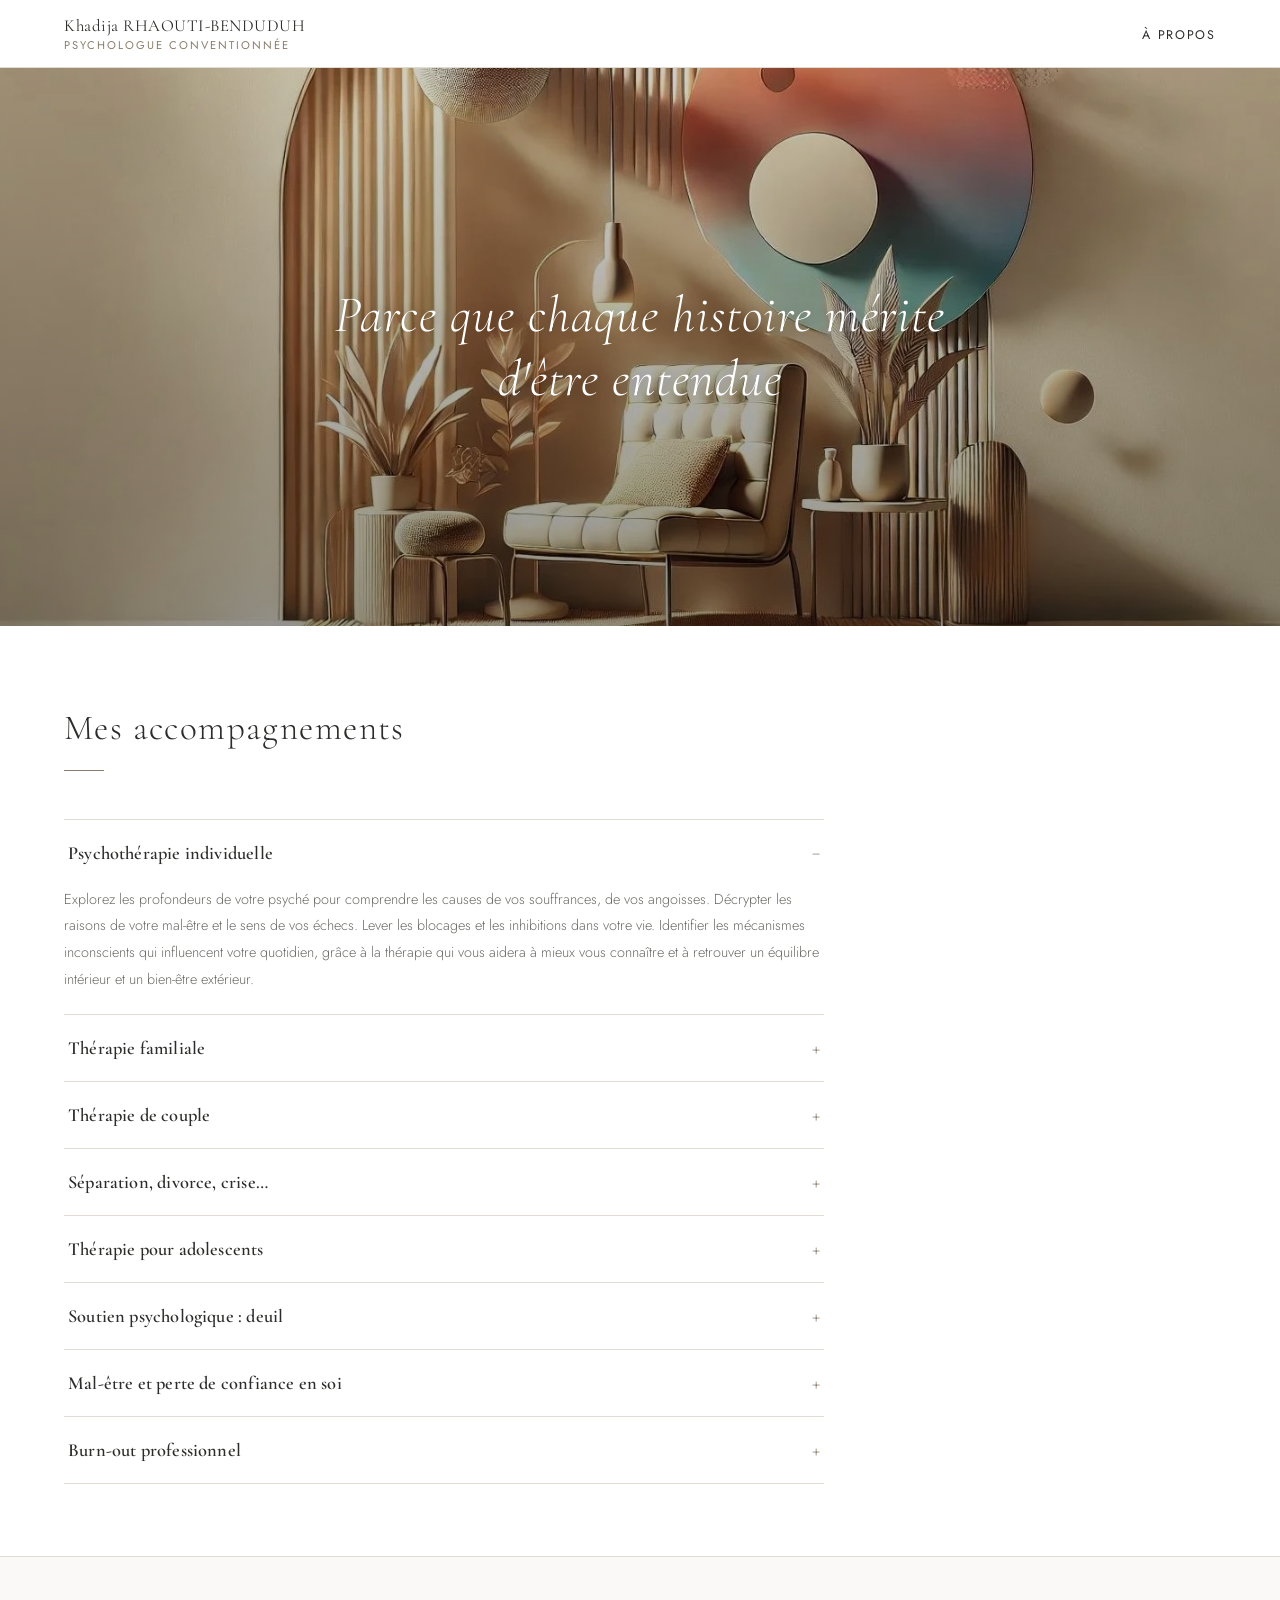
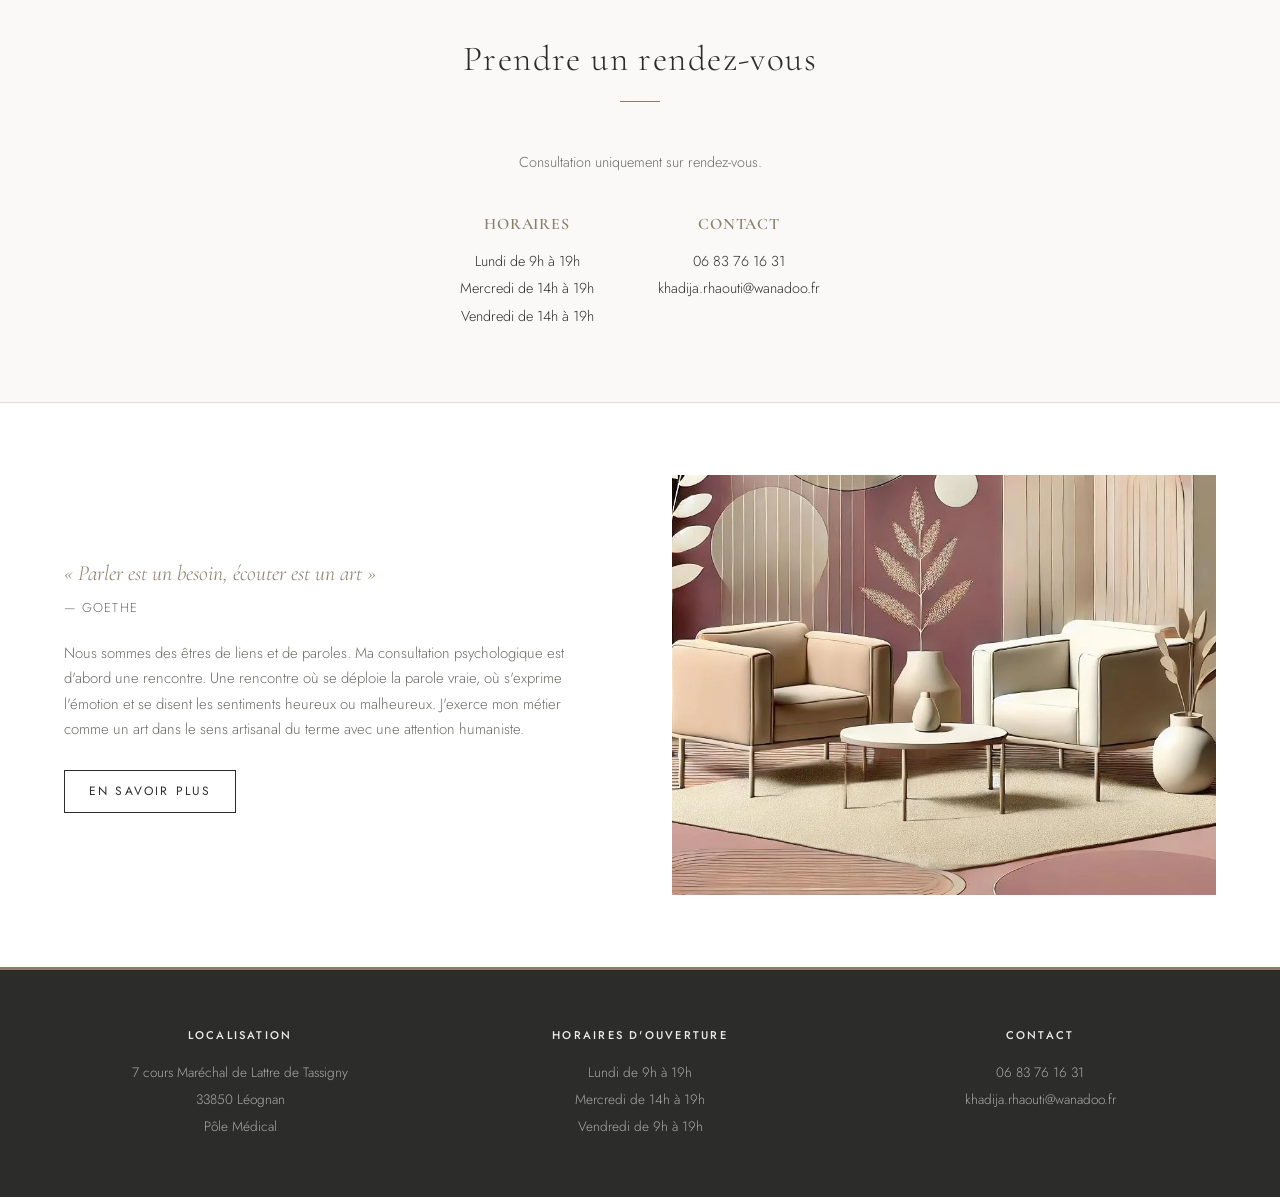
==== commit 620db1de: "feat: favicon KRB" ====
--- a/index.html
+++ b/index.html
@@ -3,6 +3,7 @@
 <head>
   <meta charset="UTF-8" />
   <meta name="viewport" content="width=device-width, initial-scale=1.0" />
+  <link rel="icon" type="image/svg+xml" href="favicon.svg">
   <title>Khadija RHAOUTI-BENDUDUH – Psychologue conventionnée</title>
   <meta name="description" content="Psychologue clinicienne à Léognan, Khadija RHAOUTI propose des consultations en cabinet et en ligne. Spécialisée en thérapie, elle accompagne adultes, adolescents et familles pour l'anxiété, la dépression et le burn-out." />
   <meta property="og:title" content="Khadija RHAOUTI-BENDUDUH – Psychologue conventionnée" />
